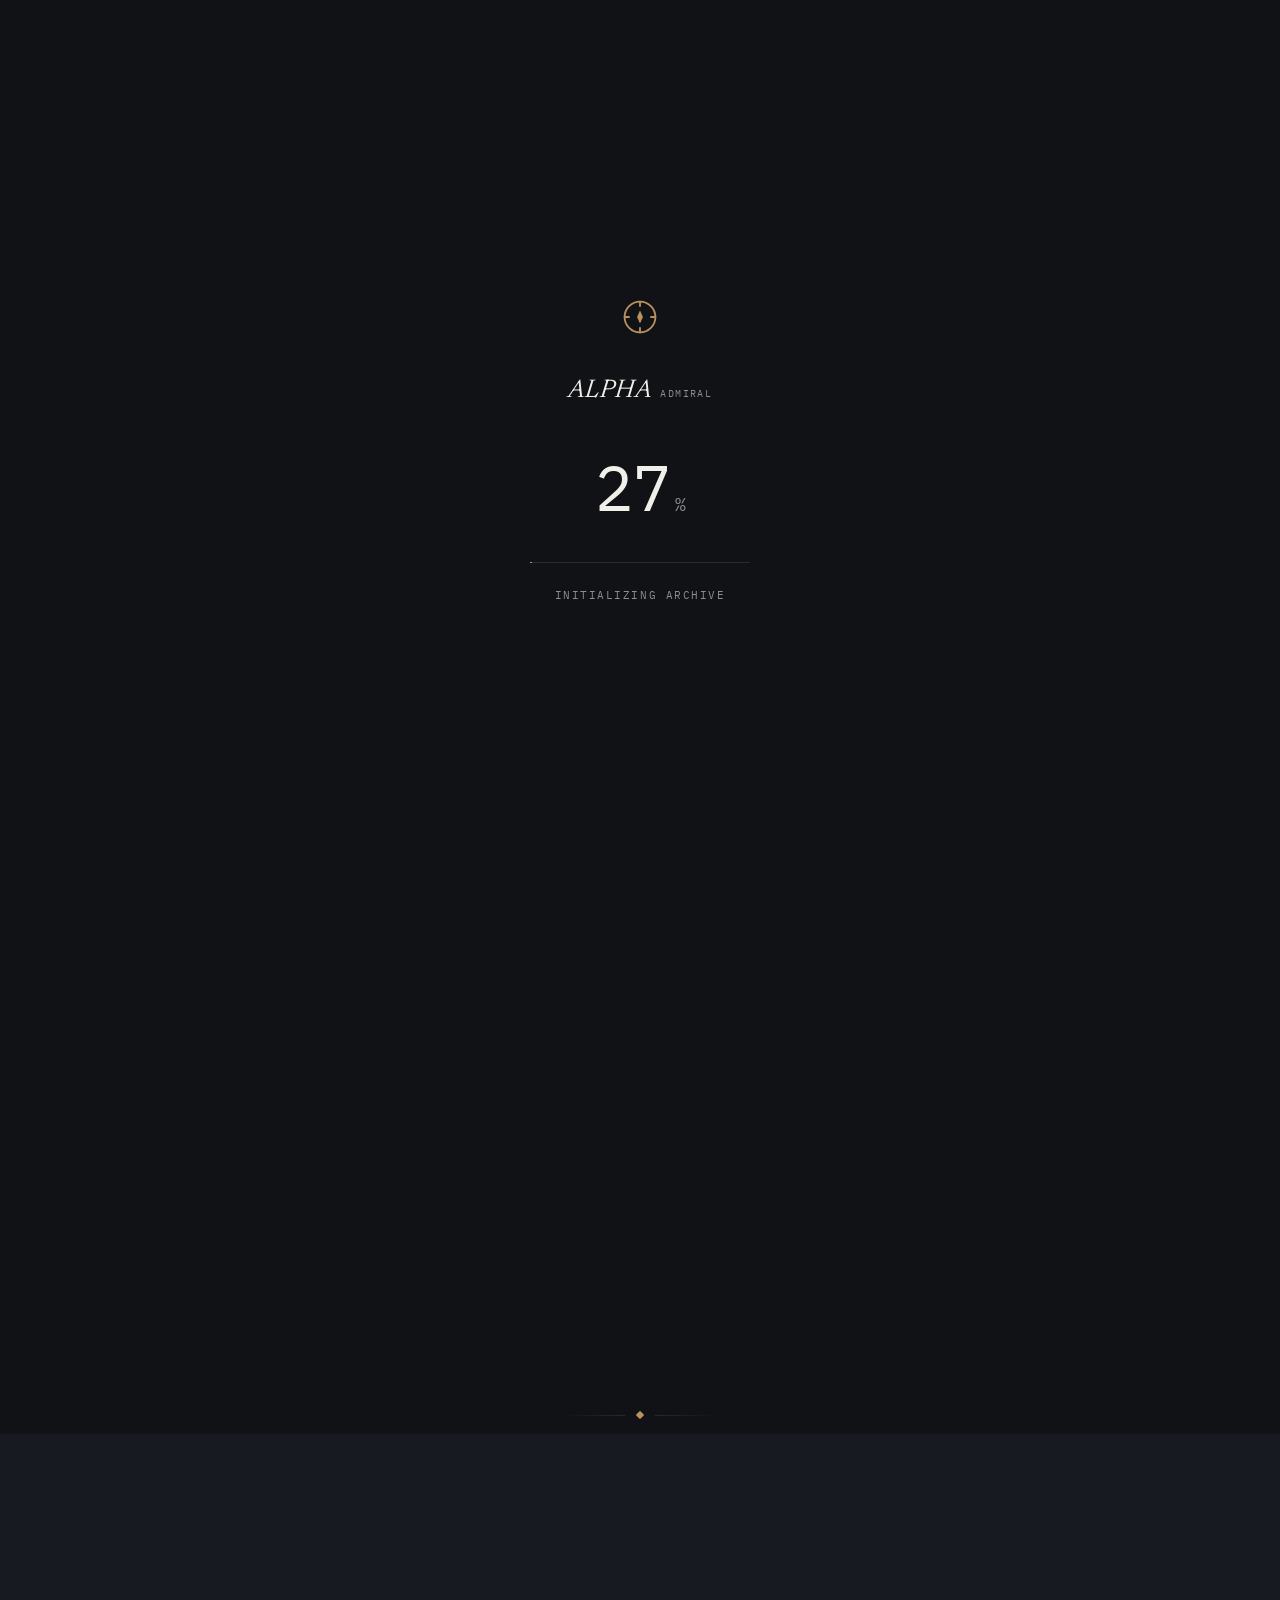
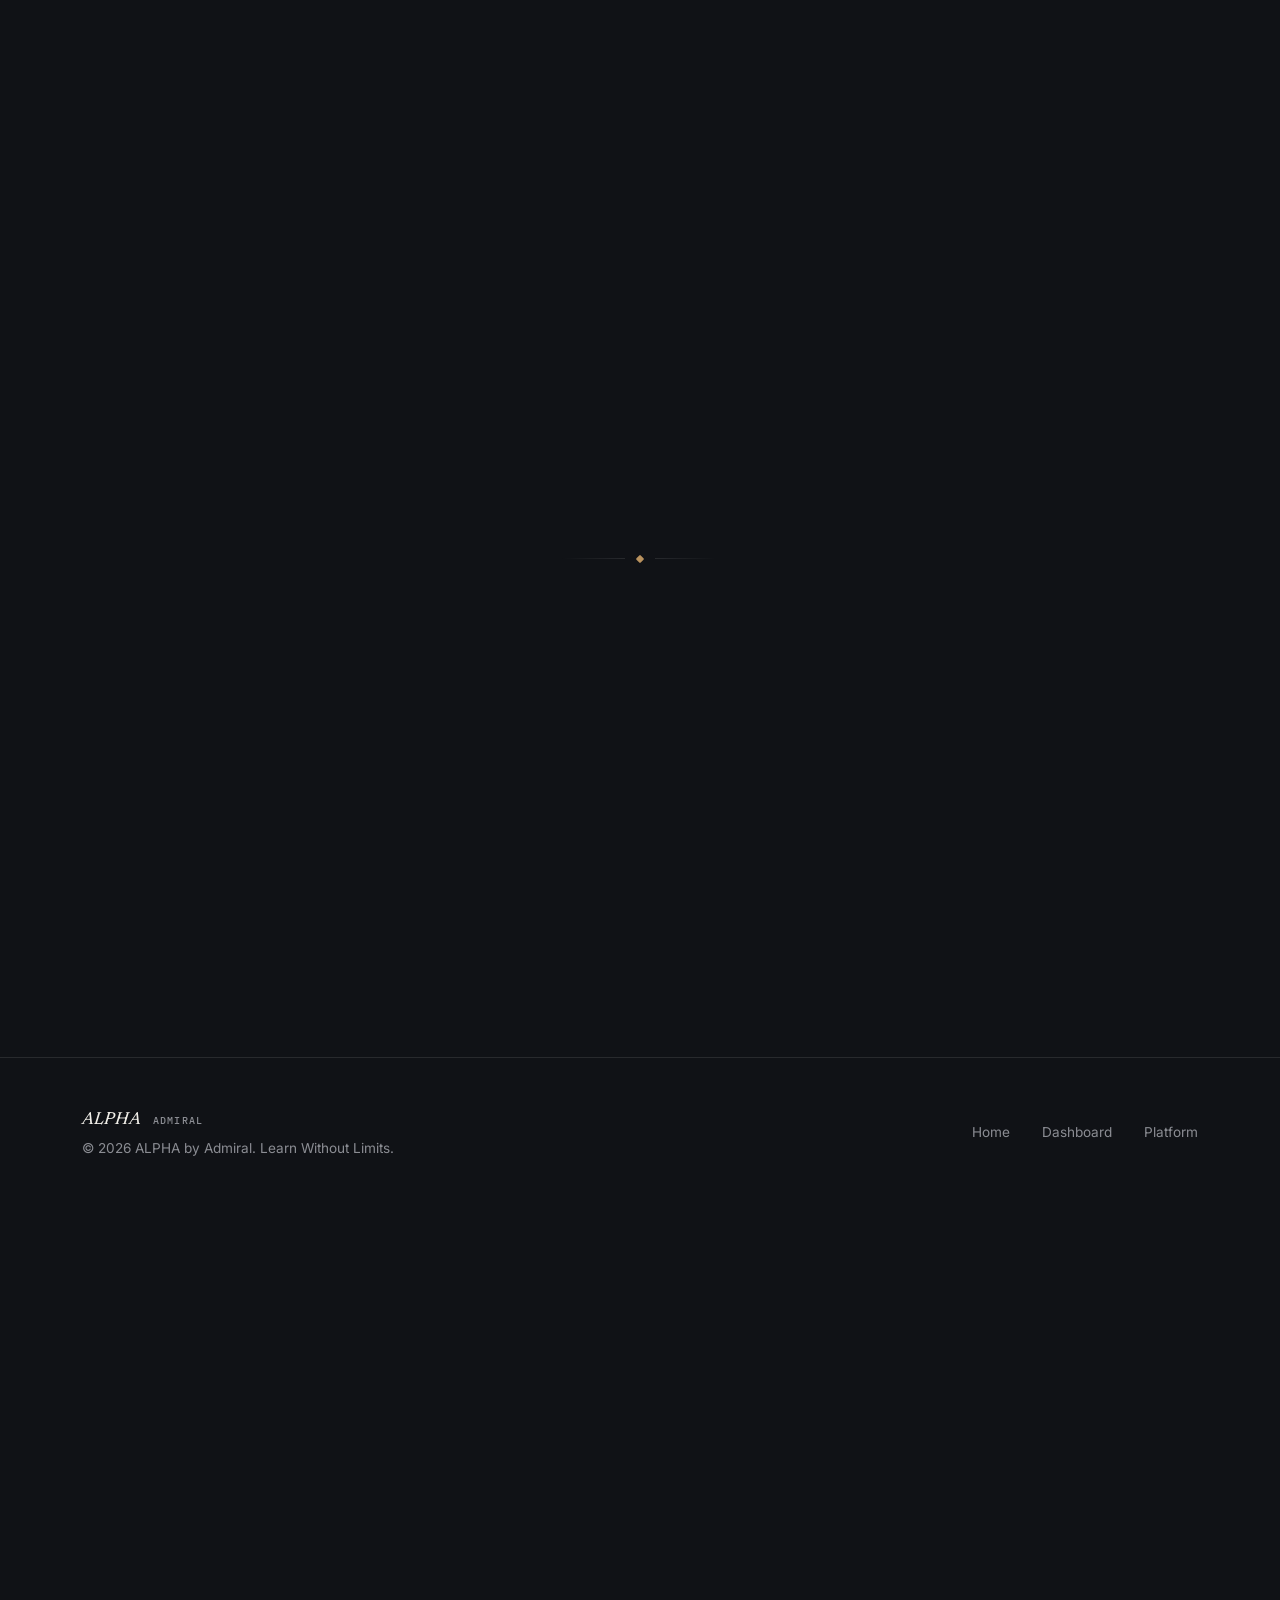
==== index.html @ 7096ee22 "Create index.html" ====
<!DOCTYPE html>
<html lang="en">
<head>
  <meta charset="UTF-8">
  <meta http-equiv="refresh" content="0; url=./alpha-admiral%205/index.html">
  <title>ALPHA by Admiral</title>
</head>
<body>
  <p>Loading ALPHA...</p>
</body>
</html>
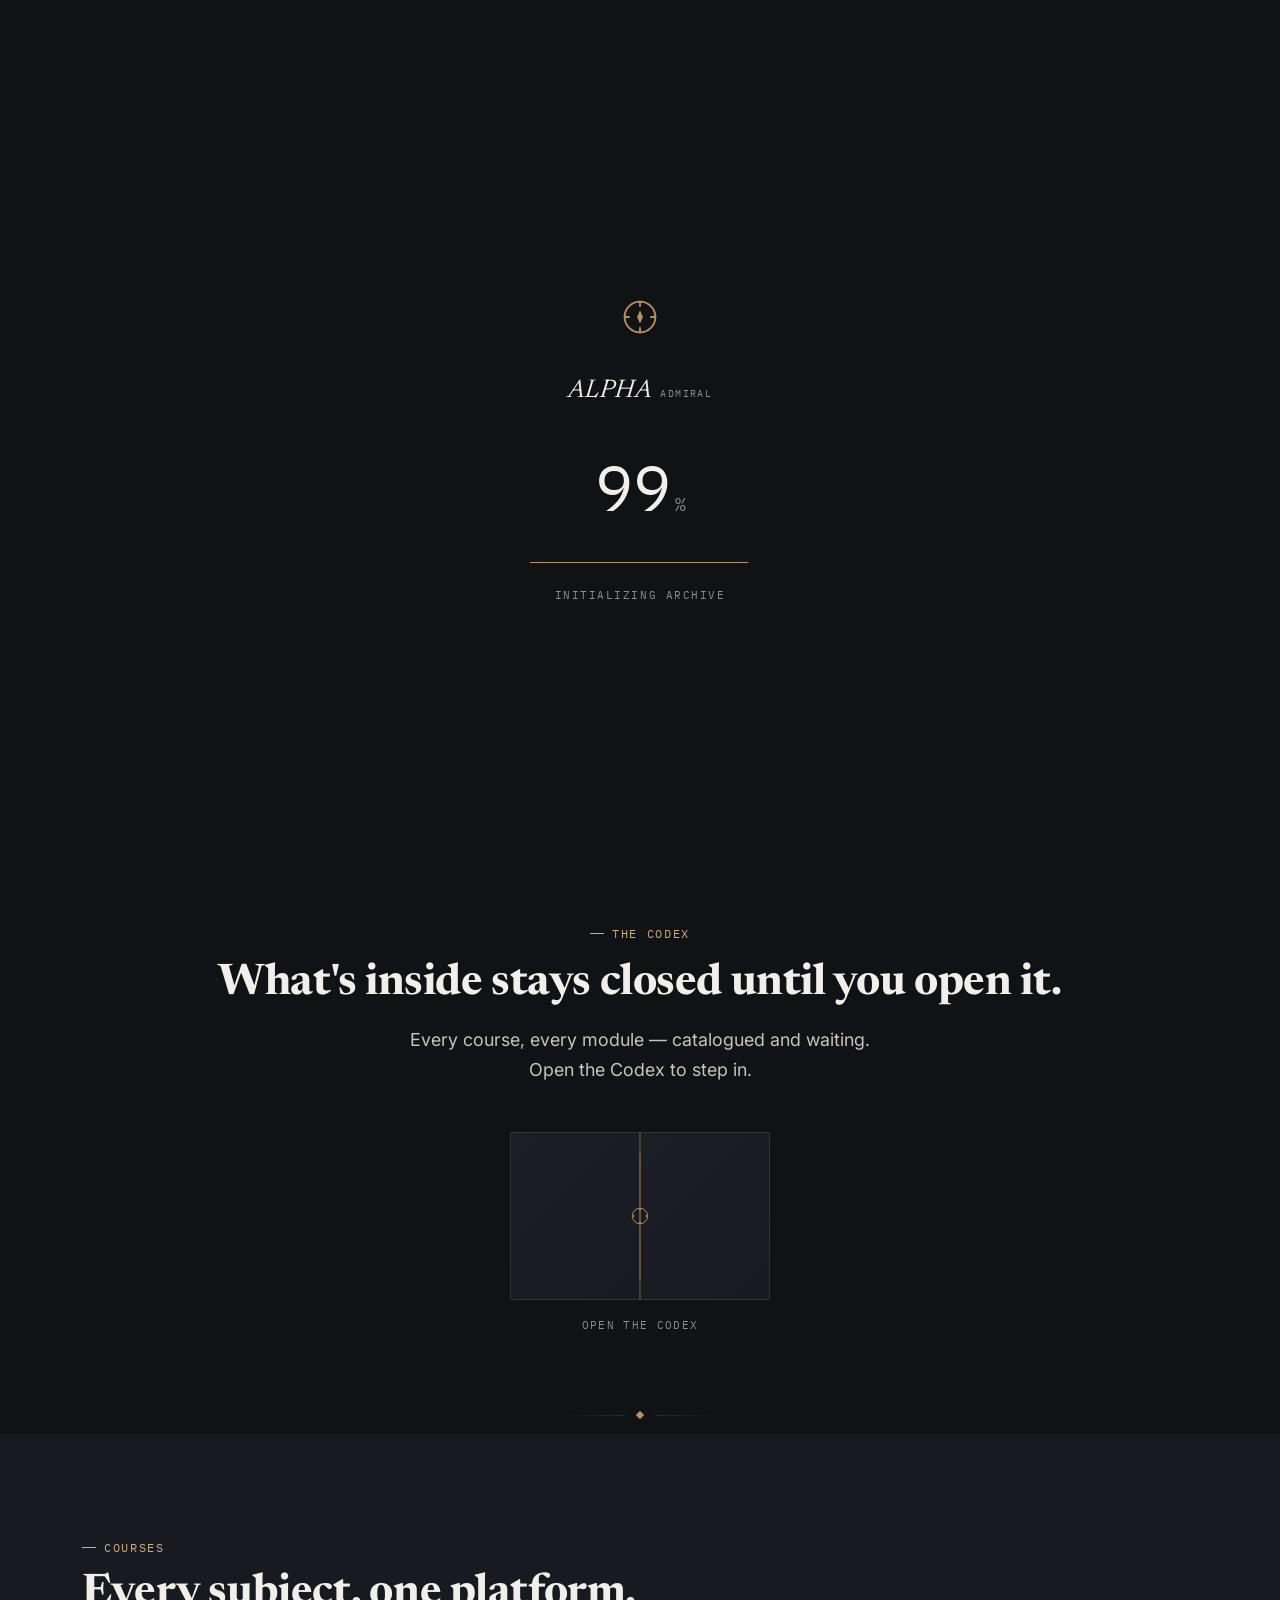
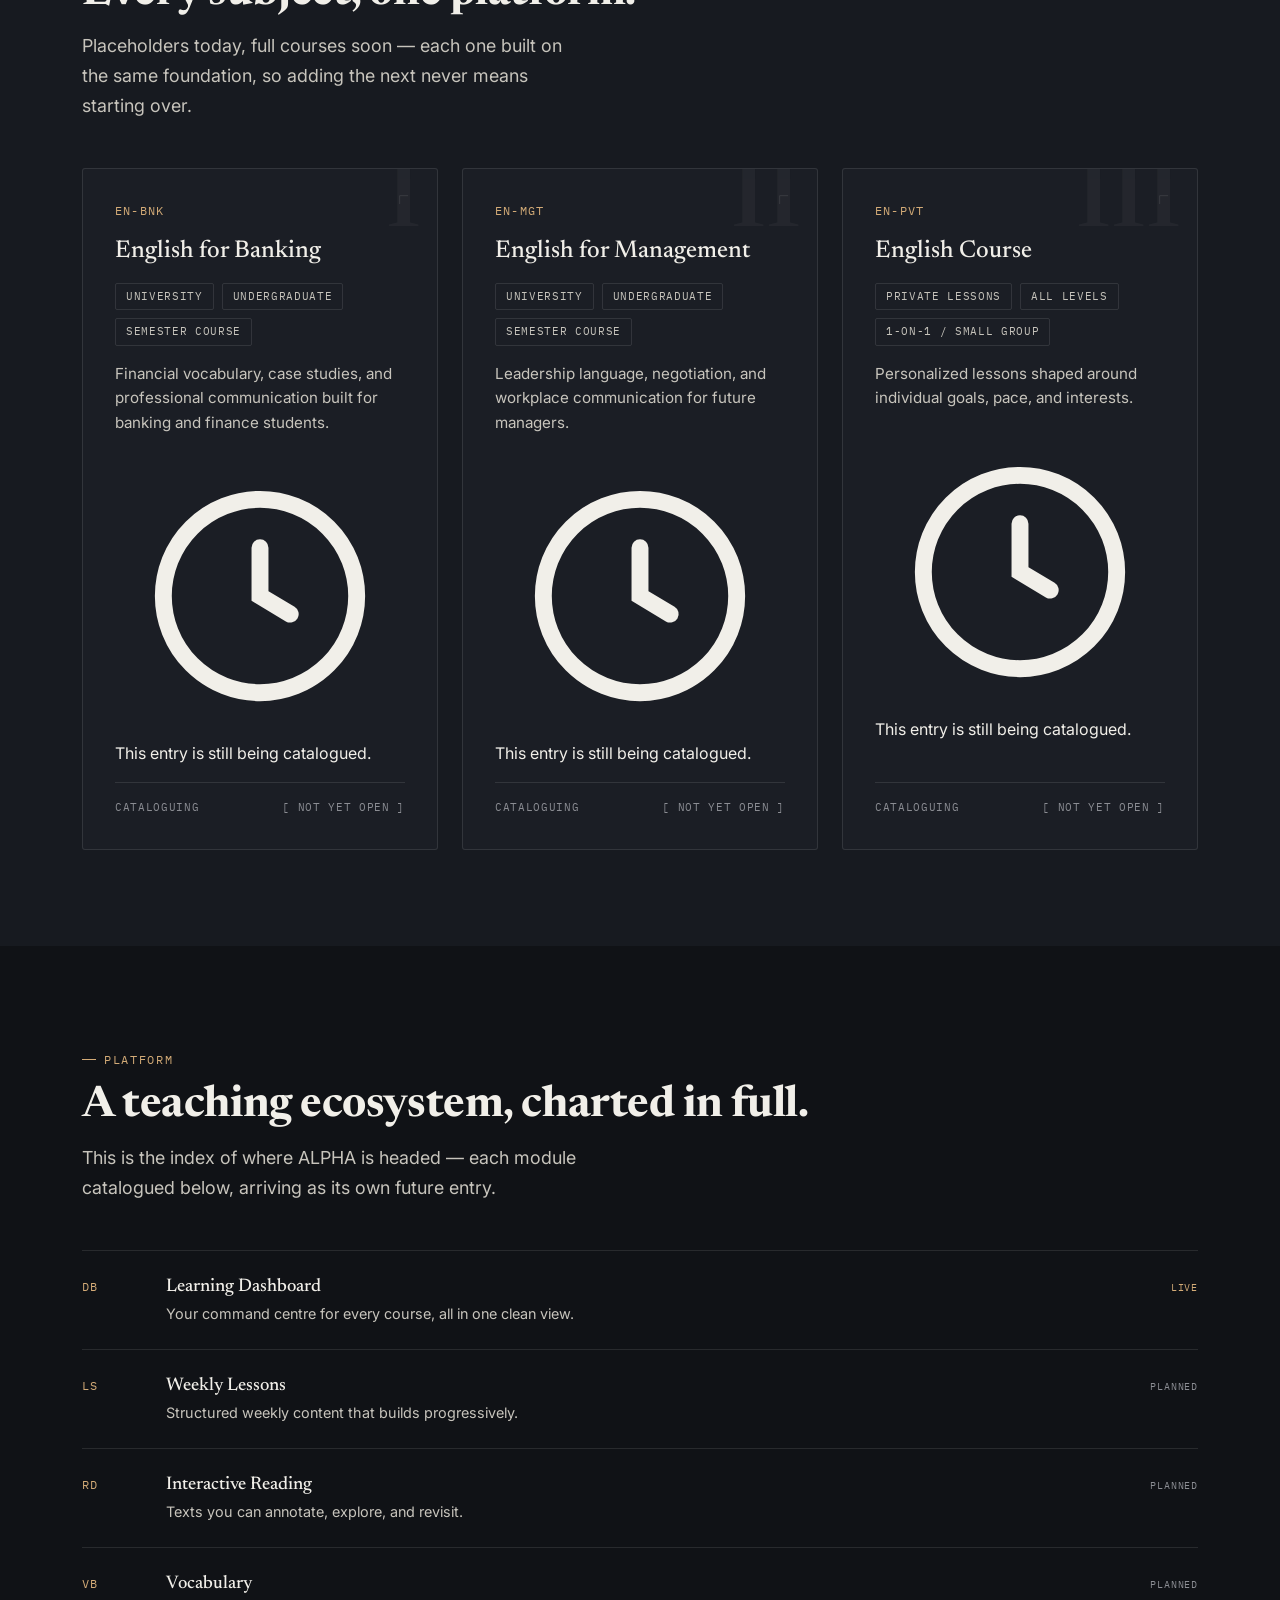
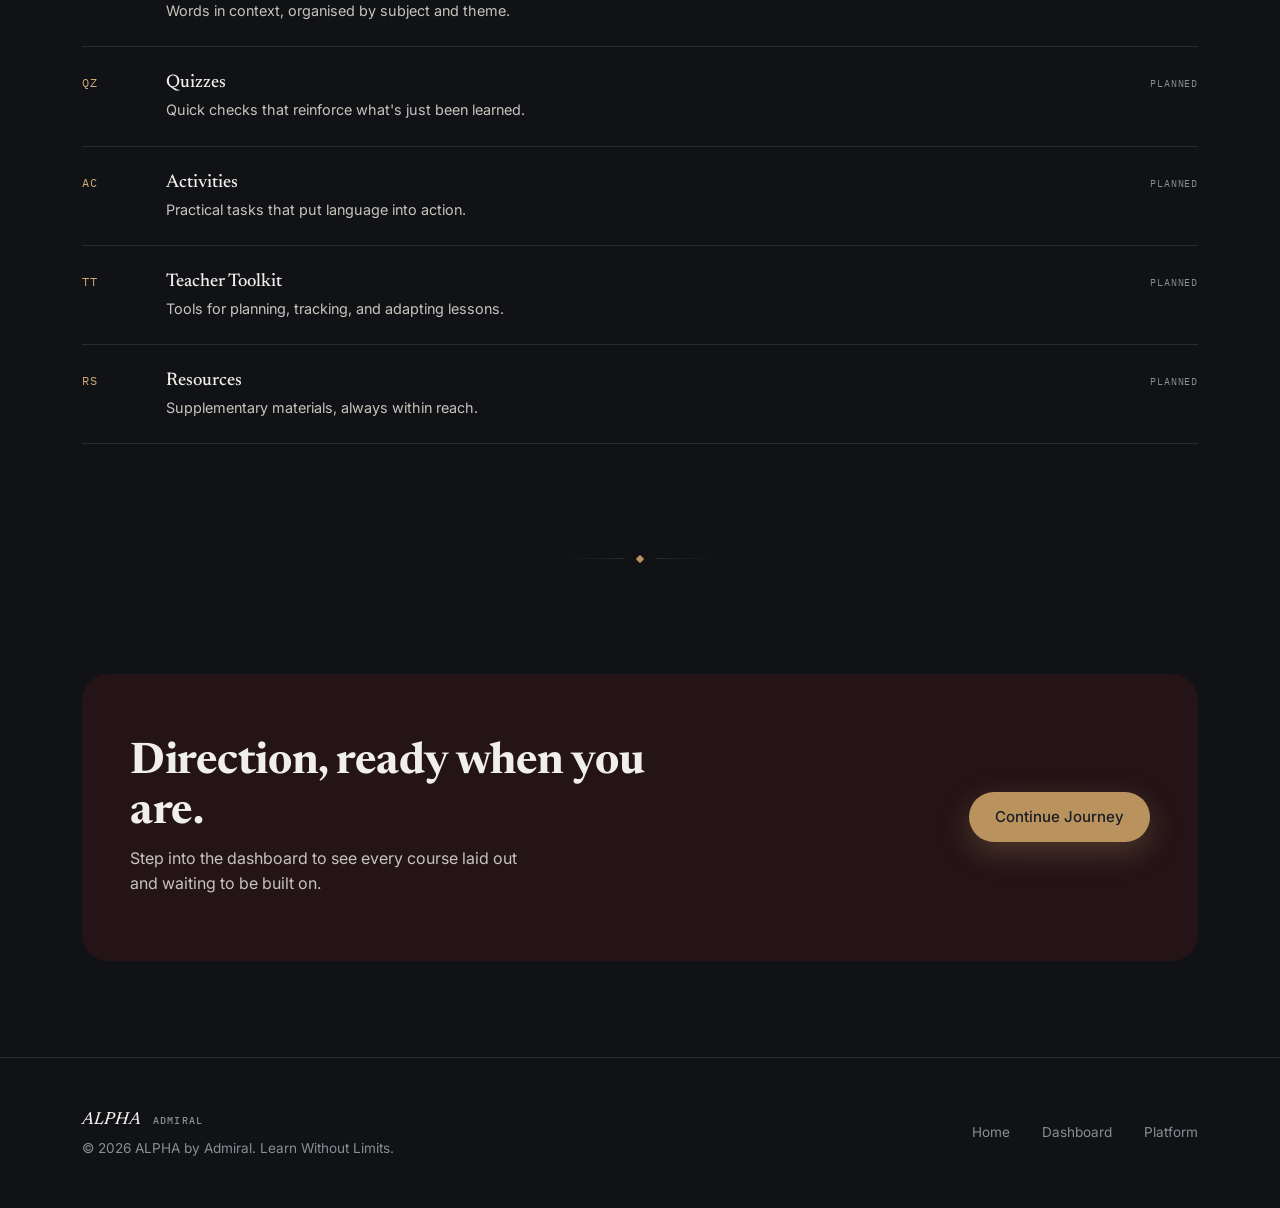
==== commit 8a7eb77e: "Pindah file ke root" ====
--- a/index.html
+++ b/index.html
@@ -1,11 +1,410 @@
 <!DOCTYPE html>
 <html lang="en">
 <head>
-  <meta charset="UTF-8">
-  <meta http-equiv="refresh" content="0; url=./alpha-admiral%205/index.html">
-  <title>ALPHA by Admiral</title>
+  <meta charset="UTF-8" />
+  <meta name="viewport" content="width=device-width, initial-scale=1.0" />
+  <title>ALPHA by Admiral — Precision Learning Platform</title>
+  <meta name="description" content="ALPHA by Admiral is a precision learning platform for English for Banking, English for Management, and private English lessons." />
+
+  <link rel="preconnect" href="https://fonts.googleapis.com" />
+  <link rel="preconnect" href="https://fonts.gstatic.com" crossorigin />
+  <link href="https://fonts.googleapis.com/css2?family=Newsreader:ital,wght@0,400;0,500;0,600;0,700;1,500;1,600;1,700&family=Inter:wght@400;500;600&family=IBM+Plex+Mono:wght@400;500&display=swap" rel="stylesheet" />
+
+  <link rel="stylesheet" href="assets/css/base.css" />
+  <link rel="stylesheet" href="assets/css/components.css" />
+  <link rel="stylesheet" href="assets/css/animations.css" />
+  <link rel="stylesheet" href="assets/css/landing.css" />
+  <link rel="stylesheet" href="assets/css/experience.css" />
 </head>
 <body>
-  <p>Loading ALPHA...</p>
+
+  <!-- ================= PRELOADER ================= -->
+  <div id="preloader" class="preloader" role="dialog" aria-label="Loading ALPHA" aria-live="polite">
+    <div class="preloader__inner">
+      <svg class="preloader__mark" viewBox="0 0 24 24" fill="none" aria-hidden="true">
+        <circle cx="12" cy="12" r="8.4" stroke="currentColor" stroke-width="1"/>
+        <path d="M12 3.6V6M12 18V20.4M3.6 12H6M18 12H20.4" stroke="currentColor" stroke-width="1" stroke-linecap="round"/>
+        <path d="M12 8.4L13.6 12L12 15.6L10.4 12L12 8.4Z" fill="currentColor"/>
+      </svg>
+      <span class="preloader__brand">ALPHA<span class="preloader__brand-sub">Admiral</span></span>
+      <div class="preloader__counter">
+        <span id="preloaderCount">0</span><span class="preloader__percent">%</span>
+      </div>
+      <div class="preloader__bar"><span id="preloaderBarFill"></span></div>
+      <p class="preloader__status" id="preloaderStatus">Initializing Archive</p>
+      <button class="preloader__enter" id="preloaderEnter" type="button" style="display:none;">Enter</button>
+    </div>
+  </div>
+
+  <!-- ================= NAV ================= -->
+  <header class="nav">
+    <div class="container nav__inner">
+      <a href="index.html" class="brand" aria-label="ALPHA by Admiral, home">
+        <svg class="brand__mark" viewBox="0 0 24 24" fill="none" aria-hidden="true">
+          <circle cx="12" cy="12" r="8.4" stroke="currentColor" stroke-width="1.3"/>
+          <path d="M12 3.6V6M12 18V20.4M3.6 12H6M18 12H20.4" stroke="currentColor" stroke-width="1.3" stroke-linecap="round"/>
+          <path d="M12 8.4L13.6 12L12 15.6L10.4 12L12 8.4Z" fill="currentColor"/>
+        </svg>
+        ALPHA<span class="brand__sub">Admiral</span>
+      </a>
+
+      <nav class="nav__links" aria-label="Primary">
+        <a href="#courses">Courses</a>
+        <a href="#platform">Platform</a>
+        <a href="dashboard.html">Dashboard</a>
+      </nav>
+
+      <div class="nav__actions">
+        <a href="dashboard.html" class="btn btn--primary btn--sm">Launch Dashboard</a>
+        <button class="nav__toggle" aria-label="Toggle menu" aria-expanded="false">
+          <span></span>
+        </button>
+      </div>
+    </div>
+  </header>
+
+  <!-- ================= HERO ================= -->
+  <section class="hero">
+
+    <!-- Atmosphere: faint celestial geometry + paper-map contour lines.
+         Purely decorative, static, aria-hidden — no per-frame cost. -->
+    <svg class="hero__atmosphere" viewBox="0 0 1400 900" preserveAspectRatio="xMidYMid slice" aria-hidden="true">
+      <!-- map contour lines, like a chart's coastline -->
+      <path d="M -40 620 C 220 560, 380 700, 640 630 S 1040 520, 1440 600" fill="none" stroke="currentColor" stroke-opacity="0.05" stroke-width="1.2"/>
+      <path d="M -40 700 C 260 660, 420 780, 700 720 S 1080 640, 1440 710" fill="none" stroke="currentColor" stroke-opacity="0.04" stroke-width="1"/>
+      <!-- celestial coordinate ring, oversized and off-canvas -->
+      <circle cx="1180" cy="220" r="460" fill="none" stroke="currentColor" stroke-opacity="0.05" stroke-width="1" stroke-dasharray="2 10"/>
+      <circle cx="1180" cy="220" r="360" fill="none" stroke="currentColor" stroke-opacity="0.06" stroke-width="1"/>
+      <!-- star field -->
+      <circle cx="980" cy="120" r="1.6" fill="currentColor" opacity="0.4"/>
+      <circle cx="1120" cy="90" r="1.2" fill="currentColor" opacity="0.3"/>
+      <circle cx="1250" cy="180" r="1.8" fill="currentColor" opacity="0.35"/>
+      <circle cx="1080" cy="260" r="1.2" fill="currentColor" opacity="0.28"/>
+      <circle cx="1310" cy="320" r="1.4" fill="currentColor" opacity="0.3"/>
+      <circle cx="900" cy="220" r="1" fill="currentColor" opacity="0.25"/>
+      <circle cx="1200" cy="400" r="1.3" fill="currentColor" opacity="0.28"/>
+      <!-- faint constellation lines -->
+      <path d="M980 120 L1120 90 L1250 180" fill="none" stroke="currentColor" stroke-opacity="0.12" stroke-width="0.6"/>
+      <path d="M1080 260 L1200 400" fill="none" stroke="currentColor" stroke-opacity="0.1" stroke-width="0.6"/>
+    </svg>
+
+    <div class="container hero__grid">
+
+      <div class="hero__content">
+        <span class="eyebrow reveal is-visible">Precision Learning Platform</span>
+        <h1 class="reveal is-visible" style="transition-delay:80ms">Every lesson begins with direction.</h1>
+        <p class="lede reveal is-visible" style="transition-delay:160ms">
+          ALPHA is a precision learning platform for English for Banking, English for
+          Management, and private study — one clear, well-built home for every subject,
+          designed to bring direction to each lesson and grow one course at a time.
+        </p>
+        <div class="hero__actions reveal is-visible" style="transition-delay:240ms">
+          <a href="dashboard.html" class="btn btn--accent">Launch Dashboard</a>
+          <a href="#platform" class="btn btn--ghost">Explore Platform</a>
+        </div>
+      </div>
+
+      <div class="hero__visual reveal is-visible" style="transition-delay:200ms">
+
+        <!-- Ambient gold particles, populated by particles.js -->
+        <div class="hero__particles" aria-hidden="true"></div>
+
+        <!-- Architectural frame: registration marks + coordinate ticks,
+             drawn once as the instrument assembles. Stretched to the
+             visual column's rectangle; non-scaling-stroke keeps line
+             weight crisp under that stretch. -->
+        <svg class="hero__blueprint-frame" viewBox="0 0 100 100" preserveAspectRatio="none" aria-hidden="true">
+          <g stroke="currentColor" stroke-opacity="0.4" stroke-width="1" fill="none" vector-effect="non-scaling-stroke">
+            <path class="bp-draw-fast" style="animation-delay:0.05s" d="M2,10 L2,2 L10,2"/>
+            <path class="bp-draw-fast" style="animation-delay:0.15s" d="M90,2 L98,2 L98,10"/>
+            <path class="bp-draw-fast" style="animation-delay:0.25s" d="M98,90 L98,98 L90,98"/>
+            <path class="bp-draw-fast" style="animation-delay:0.35s" d="M10,98 L2,98 L2,90"/>
+          </g>
+          <g stroke="currentColor" stroke-opacity="0.28" stroke-width="0.8" vector-effect="non-scaling-stroke">
+            <path class="bp-draw-fast" style="animation-delay:0.5s" d="M50,3 L50,9"/>
+            <path class="bp-draw-fast" style="animation-delay:0.58s" d="M50,91 L50,97"/>
+            <path class="bp-draw-fast" style="animation-delay:0.66s" d="M3,50 L9,50"/>
+            <path class="bp-draw-fast" style="animation-delay:0.74s" d="M91,50 L97,50"/>
+          </g>
+        </svg>
+
+        <!-- Floating archive-preview cards -->
+        <div class="hero-card hero-card--1">
+          <span class="hero-card__label">Continue Learning</span>
+          <span class="hero-card__title">English for Banking</span>
+          <span class="hero-card__meta">Unit 4 · Financial Vocabulary</span>
+          <div class="hero-card__bar"><span style="width:62%"></span></div>
+        </div>
+
+        <div class="hero-card hero-card--2">
+          <span class="hero-card__label">Weekly Goal</span>
+          <span class="hero-card__title">4 / 5 lessons</span>
+          <span class="hero-card__meta">One session remaining</span>
+          <div class="hero-card__bar"><span style="width:80%"></span></div>
+        </div>
+
+        <div class="hero-card hero-card--3">
+          <span class="hero-card__label">Vocabulary</span>
+          <span class="hero-card__title">12 new words</span>
+          <span class="hero-card__meta">Saved this week</span>
+        </div>
+
+        <!-- Compass: ALPHA's signature instrument — The Navigator -->
+        <div class="hero__compass-wrap">
+          <span class="hero__instrument-caption hero__instrument-caption--top">Alpha — Plate I</span>
+          <div class="hero__compass-glow" aria-hidden="true"></div>
+          <div class="hero__compass-tilt">
+            <svg class="hero__compass" viewBox="0 0 520 520" aria-hidden="true">
+              <defs>
+                <linearGradient id="metalRing" x1="15%" y1="0%" x2="85%" y2="100%">
+                  <stop offset="0%" stop-color="#f3e4c8"/>
+                  <stop offset="45%" stop-color="#c9a06a"/>
+                  <stop offset="100%" stop-color="#8a6a3e"/>
+                </linearGradient>
+                <radialGradient id="dialFace" cx="42%" cy="36%" r="72%">
+                  <stop offset="0%" stop-color="#fbf9f4"/>
+                  <stop offset="100%" stop-color="#e8e3d6"/>
+                </radialGradient>
+                <linearGradient id="needleGold" x1="0" y1="0" x2="0" y2="1">
+                  <stop offset="0%" stop-color="#f6e8cd"/>
+                  <stop offset="100%" stop-color="#b9925e"/>
+                </linearGradient>
+                <linearGradient id="needleGraphite" x1="0" y1="1" x2="0" y2="0">
+                  <stop offset="0%" stop-color="#12151c"/>
+                  <stop offset="100%" stop-color="#3a3f4a"/>
+                </linearGradient>
+                <filter id="ambientShadow" x="-50%" y="-50%" width="200%" height="200%">
+                  <feDropShadow dx="0" dy="16" stdDeviation="16" flood-color="#12151c" flood-opacity="0.16"/>
+                </filter>
+              </defs>
+
+              <g filter="url(#ambientShadow)">
+                <!-- rings draw themselves in, outer to inner -->
+                <path class="bp-draw-slow" style="animation-delay:0.75s" d="M260,60 L360,86.8 L433.2,160 L460,260 L433.2,360 L360,433.2 L260,460 L160,433.2 L86.8,360 L60,260 L86.8,160 L160,86.8 Z"
+                      fill="none" stroke="url(#metalRing)" stroke-width="14" stroke-linejoin="round"/>
+                <circle class="bp-draw-slow" style="animation-delay:0.9s" cx="260" cy="260" r="193" fill="none" stroke="#12151c" stroke-opacity="0.16" stroke-width="1"/>
+                <circle class="bp-draw-slow" style="animation-delay:1.05s" cx="260" cy="260" r="207" fill="none" stroke="#ffffff" stroke-opacity="0.55" stroke-width="1"/>
+                <!-- dial face resolves after the rings are drawn -->
+                <g class="bp-fade" style="animation-delay:1.7s">
+                  <circle cx="260" cy="260" r="182" fill="url(#dialFace)"/>
+                  <path d="M 128 168 A 190 190 0 0 1 372 150" stroke="#ffffff" stroke-opacity="0.55" stroke-width="3" stroke-linecap="round" fill="none"/>
+                </g>
+              </g>
+
+              <!-- true index — a fixed reference mark, level with the brow line -->
+              <path class="bp-fade" style="animation-delay:2s" d="M260 34 L260 50" stroke="#12151c" stroke-opacity="0.5" stroke-width="1.4" stroke-linecap="round"/>
+
+              <!-- engraved bezel ticks — fade in, then rotate slowly forever,
+                   independent of the needle -->
+              <g class="bp-fade" style="animation-delay:1.15s">
+                <g class="hero__compass-spin">
+                  <g transform="rotate(0 260 260)"><line x1="260" y1="76" x2="260" y2="95" stroke="#12151c" stroke-opacity="0.55" stroke-width="2" stroke-linecap="round"/><line x1="261" y1="77" x2="261" y2="93" stroke="#ffffff" stroke-opacity="0.5" stroke-width="0.8" stroke-linecap="round"/></g>
+                  <g transform="rotate(30 260 260)"><line x1="260" y1="82" x2="260" y2="95" stroke="#12151c" stroke-opacity="0.35" stroke-width="1.2" stroke-linecap="round"/></g>
+                  <g transform="rotate(60 260 260)"><line x1="260" y1="82" x2="260" y2="95" stroke="#12151c" stroke-opacity="0.35" stroke-width="1.2" stroke-linecap="round"/></g>
+                  <g transform="rotate(90 260 260)"><line x1="260" y1="76" x2="260" y2="95" stroke="#12151c" stroke-opacity="0.55" stroke-width="2" stroke-linecap="round"/><line x1="261" y1="77" x2="261" y2="93" stroke="#ffffff" stroke-opacity="0.5" stroke-width="0.8" stroke-linecap="round"/></g>
+                  <g transform="rotate(120 260 260)"><line x1="260" y1="82" x2="260" y2="95" stroke="#12151c" stroke-opacity="0.35" stroke-width="1.2" stroke-linecap="round"/></g>
+                  <g transform="rotate(150 260 260)"><line x1="260" y1="82" x2="260" y2="95" stroke="#12151c" stroke-opacity="0.35" stroke-width="1.2" stroke-linecap="round"/></g>
+                  <g transform="rotate(180 260 260)"><line x1="260" y1="76" x2="260" y2="95" stroke="#12151c" stroke-opacity="0.55" stroke-width="2" stroke-linecap="round"/><line x1="261" y1="77" x2="261" y2="93" stroke="#ffffff" stroke-opacity="0.5" stroke-width="0.8" stroke-linecap="round"/></g>
+                  <g transform="rotate(210 260 260)"><line x1="260" y1="82" x2="260" y2="95" stroke="#12151c" stroke-opacity="0.35" stroke-width="1.2" stroke-linecap="round"/></g>
+                  <g transform="rotate(240 260 260)"><line x1="260" y1="82" x2="260" y2="95" stroke="#12151c" stroke-opacity="0.35" stroke-width="1.2" stroke-linecap="round"/></g>
+                  <g transform="rotate(270 260 260)"><line x1="260" y1="76" x2="260" y2="95" stroke="#12151c" stroke-opacity="0.55" stroke-width="2" stroke-linecap="round"/><line x1="261" y1="77" x2="261" y2="93" stroke="#ffffff" stroke-opacity="0.5" stroke-width="0.8" stroke-linecap="round"/></g>
+                  <g transform="rotate(300 260 260)"><line x1="260" y1="82" x2="260" y2="95" stroke="#12151c" stroke-opacity="0.35" stroke-width="1.2" stroke-linecap="round"/></g>
+                  <g transform="rotate(330 260 260)"><line x1="260" y1="82" x2="260" y2="95" stroke="#12151c" stroke-opacity="0.35" stroke-width="1.2" stroke-linecap="round"/></g>
+                </g>
+              </g>
+
+              <!-- diamond needle — settles once the instrument has assembled -->
+              <g class="compass__needle">
+                <path d="M260 150 L284 260 L236 260 Z" fill="url(#needleGold)" stroke="#12151c" stroke-opacity="0.2" stroke-width="0.6"/>
+                <path d="M260 380 L284 260 L236 260 Z" fill="url(#needleGraphite)" stroke="#12151c" stroke-opacity="0.2" stroke-width="0.6"/>
+                <circle cx="260" cy="260" r="9" fill="url(#metalRing)" stroke="#12151c" stroke-opacity="0.25" stroke-width="1"/>
+              </g>
+            </svg>
+          </div>
+          <span class="hero__instrument-caption hero__instrument-caption--bottom">Direction, not destination</span>
+        </div>
+      </div>
+
+    </div>
+
+    <div class="hero__scroll-cue" aria-hidden="true">
+      <span></span>
+      Scroll
+    </div>
+  </section>
+
+  <!-- ================= CODEX GATEWAY ================= -->
+  <section class="section codex-gate">
+    <div class="container codex-gate__inner">
+      <span class="eyebrow reveal">The Codex</span>
+      <h2 class="reveal" style="transition-delay:60ms">What's inside stays closed until you open it.</h2>
+      <p class="lede reveal" style="transition-delay:120ms">Every course, every module — catalogued and waiting.
+        Open the Codex to step in.</p>
+
+      <button class="codex reveal" id="codexTrigger" type="button" aria-label="Open the Codex to see the courses" style="transition-delay:200ms">
+        <span class="codex__panel codex__panel--left"></span>
+        <span class="codex__panel codex__panel--right"></span>
+        <span class="codex__seam"></span>
+        <span class="codex__glow" aria-hidden="true"></span>
+        <span class="codex__mark" aria-hidden="true">
+          <svg viewBox="0 0 24 24" fill="none">
+            <circle cx="12" cy="12" r="8.4" stroke="currentColor" stroke-width="1"/>
+            <path d="M12 3.6V6M12 18V20.4M3.6 12H6M18 12H20.4" stroke="currentColor" stroke-width="1" stroke-linecap="round"/>
+          </svg>
+        </span>
+        <span class="codex__label">Open the Codex</span>
+      </button>
+    </div>
+  </section>
+
+  <div class="section-divider-wrap"><div class="divider"><span class="divider__mark"></span></div></div>
+
+  <!-- ================= COURSES ================= -->
+  <section class="section section--alt" id="courses">
+    <div class="container">
+      <div class="section__head reveal">
+        <div>
+          <span class="eyebrow">Courses</span>
+          <h2 style="margin-top:12px">Every subject, one platform.</h2>
+          <p class="lede">Placeholders today, full courses soon — each one built on the same
+            foundation, so adding the next never means starting over.</p>
+        </div>
+      </div>
+
+      <div class="course-grid reveal-stagger" id="courseGrid"></div>
+    </div>
+  </section>
+
+  <!-- ================= PLATFORM MODULES ================= -->
+  <section class="section" id="platform">
+    <div class="container">
+      <div class="section__head reveal">
+        <div>
+          <span class="eyebrow">Platform</span>
+          <h2 style="margin-top:12px">A teaching ecosystem, charted in full.</h2>
+          <p class="lede">This is the index of where ALPHA is headed — each module catalogued
+            below, arriving as its own future entry.</p>
+        </div>
+      </div>
+
+      <div class="index-list reveal-stagger">
+        <div class="index-row">
+          <span class="index-row__code">DB</span>
+          <div>
+            <h3 class="index-row__title">Learning Dashboard</h3>
+            <p class="index-row__desc">Your command centre for every course, all in one clean view.</p>
+          </div>
+          <span class="index-row__status index-row__status--live">Live</span>
+        </div>
+
+        <div class="index-row">
+          <span class="index-row__code">LS</span>
+          <div>
+            <h3 class="index-row__title">Weekly Lessons</h3>
+            <p class="index-row__desc">Structured weekly content that builds progressively.</p>
+          </div>
+          <span class="index-row__status">Planned</span>
+        </div>
+
+        <div class="index-row">
+          <span class="index-row__code">RD</span>
+          <div>
+            <h3 class="index-row__title">Interactive Reading</h3>
+            <p class="index-row__desc">Texts you can annotate, explore, and revisit.</p>
+          </div>
+          <span class="index-row__status">Planned</span>
+        </div>
+
+        <div class="index-row">
+          <span class="index-row__code">VB</span>
+          <div>
+            <h3 class="index-row__title">Vocabulary</h3>
+            <p class="index-row__desc">Words in context, organised by subject and theme.</p>
+          </div>
+          <span class="index-row__status">Planned</span>
+        </div>
+
+        <div class="index-row">
+          <span class="index-row__code">QZ</span>
+          <div>
+            <h3 class="index-row__title">Quizzes</h3>
+            <p class="index-row__desc">Quick checks that reinforce what's just been learned.</p>
+          </div>
+          <span class="index-row__status">Planned</span>
+        </div>
+
+        <div class="index-row">
+          <span class="index-row__code">AC</span>
+          <div>
+            <h3 class="index-row__title">Activities</h3>
+            <p class="index-row__desc">Practical tasks that put language into action.</p>
+          </div>
+          <span class="index-row__status">Planned</span>
+        </div>
+
+        <div class="index-row">
+          <span class="index-row__code">TT</span>
+          <div>
+            <h3 class="index-row__title">Teacher Toolkit</h3>
+            <p class="index-row__desc">Tools for planning, tracking, and adapting lessons.</p>
+          </div>
+          <span class="index-row__status">Planned</span>
+        </div>
+
+        <div class="index-row">
+          <span class="index-row__code">RS</span>
+          <div>
+            <h3 class="index-row__title">Resources</h3>
+            <p class="index-row__desc">Supplementary materials, always within reach.</p>
+          </div>
+          <span class="index-row__status">Planned</span>
+        </div>
+      </div>
+    </div>
+  </section>
+
+  <div class="section-divider-wrap"><div class="divider"><span class="divider__mark"></span></div></div>
+
+  <!-- ================= CLOSING CTA ================= -->
+  <section class="section">
+    <div class="container">
+      <div class="cta-band reveal">
+        <div>
+          <h2>Direction, ready when you are.</h2>
+          <p>Step into the dashboard to see every course laid out and waiting to be built on.</p>
+        </div>
+        <a href="dashboard.html" class="btn btn--accent">Continue Journey</a>
+      </div>
+    </div>
+  </section>
+
+  <!-- ================= FOOTER ================= -->
+  <footer class="footer">
+    <div class="container footer__inner">
+      <div class="footer__brand">
+        <span class="brand" style="font-size:1.1rem">ALPHA<span class="brand__sub">Admiral</span></span>
+        <span class="footer__note">© <span id="footerYear"></span> ALPHA by Admiral. Learn Without Limits.</span>
+      </div>
+      <div class="footer__links">
+        <a href="index.html">Home</a>
+        <a href="dashboard.html">Dashboard</a>
+        <a href="#platform">Platform</a>
+      </div>
+    </div>
+  </footer>
+
+  <script src="assets/js/courses-data.js"></script>
+  <script src="assets/js/render-courses.js"></script>
+  <script src="assets/js/main.js"></script>
+  <script src="assets/js/animations.js"></script>
+  <script src="assets/js/compass.js"></script>
+  <script src="assets/js/sound.js"></script>
+  <script src="assets/js/preloader.js"></script>
+  <script src="assets/js/particles.js"></script>
+  <script src="assets/js/cursor-glow.js"></script>
+  <script src="assets/js/codex.js"></script>
+  <script>
+    renderCourseGrid("courseGrid", ALPHA_COURSES);
+  </script>
 </body>
 </html>
--- a/assets/css/base.css
+++ b/assets/css/base.css
@@ -0,0 +1,252 @@
+/* ============================================================
+   ALPHA by Admiral — Design Tokens & Base Styles
+   This file is the single source of truth for color, type,
+   spacing, radius and motion. New pages/components should pull
+   from these variables rather than hardcoding values.
+   ============================================================ */
+
+:root {
+  /* Color — dark "archive" palette: deep graphite background, warm
+     off-white text, brass/champagne accent kept as the one warm note.
+     Token NAMES describe their role (paper = page background, ink =
+     primary text), not a literal light/dark value — this lets every
+     component below read from the same variables unchanged. */
+  --color-paper: #101216;
+  --color-paper-alt: #171a20;
+  --color-ink: #f1efe9;
+  --color-ink-soft: #c7c4bc;
+  --color-navy-deep: #241417;
+  --color-navy-deep-alt: #2c181c;
+  --color-slate: #8b8d93;
+  --color-line: rgba(255, 255, 255, 0.1);
+  --color-line-on-dark: rgba(255, 255, 255, 0.14);
+  --color-accent: #b9925e;
+  --color-accent-strong: #d3ab77;
+  --color-accent-soft: rgba(185, 146, 94, 0.16);
+  --color-white: #1b1e25;
+
+  /* Metal — used by the compass instrument (brushed brass / champagne gold) */
+  --metal-highlight: #f3e4c8;
+  --metal-mid: #c9a06a;
+  --metal-shadow: #8a6a3e;
+
+  /* Type */
+  --font-display: "Newsreader", "Iowan Old Style", serif;
+  --font-body: "Inter", -apple-system, BlinkMacSystemFont, "Segoe UI", sans-serif;
+  --font-mono: "IBM Plex Mono", "SF Mono", monospace;
+
+  /* Radius */
+  --radius-sm: 10px;
+  --radius-md: 16px;
+  --radius-lg: 26px;
+  --radius-full: 999px;
+
+  /* Shadow — real depth needs near-black, high-opacity shadows on a
+     dark surface; a dark shadow at light-theme opacity would vanish. */
+  --shadow-sm: 0 1px 2px rgba(0, 0, 0, 0.3), 0 1px 1px rgba(0, 0, 0, 0.2);
+  --shadow-md: 0 12px 28px rgba(0, 0, 0, 0.35);
+  --shadow-lg: 0 28px 64px rgba(0, 0, 0, 0.45);
+  --shadow-accent: 0 10px 30px rgba(185, 146, 94, 0.28);
+
+  /* Motion */
+  --ease: cubic-bezier(0.4, 0, 0.2, 1);
+  --ease-out: cubic-bezier(0.16, 1, 0.3, 1);
+  --dur-fast: 180ms;
+  --dur-med: 340ms;
+  --dur-slow: 720ms;
+
+  /* Space scale */
+  --space-1: 4px;
+  --space-2: 8px;
+  --space-3: 12px;
+  --space-4: 16px;
+  --space-5: 24px;
+  --space-6: 32px;
+  --space-7: 48px;
+  --space-8: 64px;
+  --space-9: 96px;
+  --space-10: 140px;
+
+  --container-w: 1180px;
+}
+
+/* ---------- Reset ---------- */
+*,
+*::before,
+*::after {
+  box-sizing: border-box;
+}
+
+html {
+  scroll-behavior: smooth;
+}
+
+body {
+  position: relative;
+  margin: 0;
+  background: var(--color-paper);
+  color: var(--color-ink);
+  font-family: var(--font-body);
+  font-size: 16px;
+  line-height: 1.6;
+  -webkit-font-smoothing: antialiased;
+  text-rendering: optimizeLegibility;
+}
+
+/* Nearly-invisible editorial grid + soft radial light. Fixed so it reads
+   as part of the surface rather than scrolling content. */
+body::before {
+  content: "";
+  position: fixed;
+  inset: 0;
+  z-index: -2;
+  pointer-events: none;
+  background-image:
+    radial-gradient(60% 45% at 82% 8%, rgba(185, 146, 94, 0.07), transparent 70%),
+    repeating-linear-gradient(90deg, rgba(255, 255, 255, 0.035) 0 1px, transparent 1px 120px),
+    repeating-linear-gradient(0deg, rgba(255, 255, 255, 0.035) 0 1px, transparent 1px 120px);
+}
+
+/* Extremely fine film grain. On a dark surface, "screen" blend lightens
+   rather than "multiply" darkening into invisibility, giving the same
+   quiet physical-material quality the light theme had. */
+body::after {
+  content: "";
+  position: fixed;
+  inset: 0;
+  z-index: -1;
+  pointer-events: none;
+  opacity: 0.04;
+  mix-blend-mode: screen;
+  background-image: url("data:image/svg+xml,%3Csvg xmlns='http://www.w3.org/2000/svg' width='160' height='160'%3E%3Cfilter id='n'%3E%3CfeTurbulence type='fractalNoise' baseFrequency='0.85' numOctaves='2' stitchTiles='stitch'/%3E%3C/filter%3E%3Crect width='100%25' height='100%25' filter='url(%23n)'/%3E%3C/svg%3E");
+}
+
+img,
+svg {
+  display: block;
+  max-width: 100%;
+}
+
+a {
+  color: inherit;
+  text-decoration: none;
+}
+
+button {
+  font: inherit;
+  color: inherit;
+  background: none;
+  border: none;
+  cursor: pointer;
+}
+
+ul {
+  margin: 0;
+  padding: 0;
+  list-style: none;
+}
+
+h1, h2, h3, h4, p {
+  margin: 0;
+}
+
+/* ---------- Layout helpers ---------- */
+.container {
+  width: 100%;
+  max-width: var(--container-w);
+  margin: 0 auto;
+  padding: 0 var(--space-6);
+}
+
+@media (max-width: 640px) {
+  .container {
+    padding: 0 var(--space-5);
+  }
+}
+
+.section {
+  padding: var(--space-9) 0;
+}
+
+@media (max-width: 780px) {
+  .section {
+    padding: var(--space-8) 0;
+  }
+}
+
+/* ---------- Typography ---------- */
+.eyebrow {
+  font-family: var(--font-mono);
+  font-size: 12px;
+  letter-spacing: 0.14em;
+  text-transform: uppercase;
+  color: var(--color-accent-strong);
+  display: inline-flex;
+  align-items: center;
+  gap: var(--space-2);
+}
+
+.eyebrow::before {
+  content: "";
+  width: 14px;
+  height: 1px;
+  background: var(--color-accent-strong);
+  display: inline-block;
+}
+
+h1, .h1 {
+  font-family: var(--font-display);
+  font-weight: 700;
+  font-style: italic;
+  line-height: 1.05;
+  letter-spacing: -0.01em;
+  font-size: clamp(2.6rem, 5.5vw, 5rem);
+}
+
+h2, .h2 {
+  font-family: var(--font-display);
+  font-weight: 700;
+  line-height: 1.15;
+  letter-spacing: -0.01em;
+  font-size: clamp(1.9rem, 3.4vw, 2.75rem);
+}
+
+h3, .h3 {
+  font-family: var(--font-display);
+  font-weight: 600;
+  line-height: 1.25;
+  font-size: clamp(1.25rem, 1.8vw, 1.5rem);
+}
+
+.lede {
+  font-size: clamp(1.05rem, 1.4vw, 1.25rem);
+  color: var(--color-ink-soft);
+  max-width: 46ch;
+  line-height: 1.65;
+}
+
+.text-slate {
+  color: var(--color-slate);
+}
+
+/* ---------- Focus states ---------- */
+:focus-visible {
+  outline: 2px solid var(--color-accent);
+  outline-offset: 3px;
+  border-radius: var(--radius-sm);
+}
+
+/* ---------- Motion preference ---------- */
+@media (prefers-reduced-motion: reduce) {
+  html {
+    scroll-behavior: auto;
+  }
+  *,
+  *::before,
+  *::after {
+    animation-duration: 0.001ms !important;
+    animation-iteration-count: 1 !important;
+    transition-duration: 0.001ms !important;
+    scroll-behavior: auto !important;
+  }
+}
--- a/assets/css/components.css
+++ b/assets/css/components.css
@@ -0,0 +1,536 @@
+/* ============================================================
+   ALPHA by Admiral — Shared Components
+   Used across every page. Keep page-specific rules out of here.
+   ============================================================ */
+
+/* ---------- Nav ---------- */
+.nav {
+  position: fixed;
+  top: 0;
+  left: 0;
+  right: 0;
+  z-index: 100;
+  padding: var(--space-4) 0;
+  transition: background var(--dur-med) var(--ease), box-shadow var(--dur-med) var(--ease), padding var(--dur-med) var(--ease);
+}
+
+.nav.is-scrolled {
+  background: rgba(16, 18, 22, 0.8);
+  backdrop-filter: blur(14px) saturate(160%);
+  -webkit-backdrop-filter: blur(14px) saturate(160%);
+  box-shadow: 0 1px 0 var(--color-line);
+  padding: var(--space-3) 0;
+}
+
+.nav__inner {
+  display: flex;
+  align-items: center;
+  justify-content: space-between;
+  gap: var(--space-5);
+}
+
+.brand {
+  display: inline-flex;
+  align-items: center;
+  gap: var(--space-2);
+  font-family: var(--font-display);
+  font-style: italic;
+  font-weight: 500;
+  font-size: 1.35rem;
+  letter-spacing: 0.01em;
+}
+
+.brand__mark {
+  width: 20px;
+  height: 20px;
+  color: var(--color-accent-strong);
+  transition: transform var(--dur-slow) var(--ease-out);
+}
+
+.brand:hover .brand__mark {
+  transform: rotate(50deg);
+}
+
+.brand__sub {
+  font-family: var(--font-mono);
+  font-style: normal;
+  font-size: 10px;
+  letter-spacing: 0.12em;
+  text-transform: uppercase;
+  color: var(--color-slate);
+  margin-left: var(--space-1);
+  padding-top: 3px;
+}
+
+.nav__links {
+  display: flex;
+  align-items: center;
+  gap: var(--space-7);
+}
+
+.nav__links a {
+  font-size: 0.94rem;
+  color: var(--color-ink-soft);
+  position: relative;
+  padding: var(--space-1) 0;
+  transition: color var(--dur-fast) var(--ease);
+}
+
+.nav__links a::after {
+  content: "";
+  position: absolute;
+  left: 0;
+  bottom: -2px;
+  width: 0;
+  height: 1px;
+  background: var(--color-accent-strong);
+  transition: width var(--dur-med) var(--ease);
+}
+
+.nav__links a:hover {
+  color: var(--color-ink);
+}
+
+.nav__links a:hover::after {
+  width: 100%;
+}
+
+.nav__actions {
+  display: flex;
+  align-items: center;
+  gap: var(--space-4);
+}
+
+.nav__toggle {
+  display: none;
+  width: 40px;
+  height: 40px;
+  border-radius: var(--radius-full);
+  align-items: center;
+  justify-content: center;
+}
+
+.nav__toggle span,
+.nav__toggle span::before,
+.nav__toggle span::after {
+  content: "";
+  display: block;
+  width: 18px;
+  height: 1.5px;
+  background: var(--color-ink);
+  position: relative;
+  transition: transform var(--dur-fast) var(--ease), opacity var(--dur-fast) var(--ease);
+}
+
+.nav__toggle span::before {
+  position: absolute;
+  top: -6px;
+}
+
+.nav__toggle span::after {
+  position: absolute;
+  top: 6px;
+}
+
+.nav.is-open .nav__toggle span {
+  background: transparent;
+}
+
+.nav.is-open .nav__toggle span::before {
+  transform: translateY(6px) rotate(45deg);
+}
+
+.nav.is-open .nav__toggle span::after {
+  transform: translateY(-6px) rotate(-45deg);
+}
+
+.nav__mobile {
+  display: none;
+}
+
+@media (max-width: 860px) {
+  .nav__links {
+    position: fixed;
+    top: 64px;
+    left: var(--space-5);
+    right: var(--space-5);
+    background: var(--color-white);
+    border: 1px solid var(--color-line);
+    border-radius: var(--radius-md);
+    box-shadow: var(--shadow-lg);
+    flex-direction: column;
+    align-items: flex-start;
+    gap: var(--space-2);
+    padding: var(--space-5);
+    transform: translateY(-8px);
+    opacity: 0;
+    visibility: hidden;
+    transition: opacity var(--dur-med) var(--ease), transform var(--dur-med) var(--ease), visibility var(--dur-med);
+  }
+
+  .nav.is-open .nav__links {
+    opacity: 1;
+    transform: translateY(0);
+    visibility: visible;
+  }
+
+  .nav__links a {
+    width: 100%;
+    padding: var(--space-2) 0;
+  }
+
+  .nav__toggle {
+    display: inline-flex;
+  }
+}
+
+/* ---------- Buttons ---------- */
+.btn {
+  display: inline-flex;
+  align-items: center;
+  justify-content: center;
+  gap: var(--space-2);
+  padding: 13px 26px;
+  border-radius: var(--radius-full);
+  font-size: 0.94rem;
+  font-weight: 500;
+  white-space: nowrap;
+  transition: transform var(--dur-fast) var(--ease), box-shadow var(--dur-fast) var(--ease), background var(--dur-fast) var(--ease);
+}
+
+.btn:active {
+  transform: scale(0.97);
+}
+
+.btn--primary {
+  background: var(--color-ink);
+  color: var(--color-paper);
+  box-shadow: var(--shadow-sm);
+}
+
+.btn--primary:hover {
+  box-shadow: var(--shadow-md);
+  transform: translateY(-2px);
+}
+
+.btn--accent {
+  position: relative;
+  background: var(--color-accent);
+  color: var(--color-white);
+  box-shadow: var(--shadow-accent);
+  overflow: hidden;
+}
+
+.btn--accent::before {
+  content: "";
+  position: absolute;
+  inset: 0;
+  background: linear-gradient(115deg, transparent 30%, rgba(255, 255, 255, 0.35) 50%, transparent 70%);
+  transform: translateX(-120%);
+  transition: transform var(--dur-slow) var(--ease-out);
+}
+
+.btn--accent:hover {
+  background: var(--color-accent-strong);
+  transform: translateY(-2px);
+  box-shadow: 0 14px 34px rgba(185, 146, 94, 0.32);
+}
+
+.btn--accent:hover::before {
+  transform: translateX(120%);
+}
+
+.btn--ghost {
+  background: transparent;
+  color: var(--color-ink);
+  border: 1px solid var(--color-line);
+}
+
+.btn--ghost:hover {
+  border-color: var(--color-ink);
+}
+
+.btn--sm {
+  padding: 9px 18px;
+  font-size: 0.85rem;
+}
+
+.btn--disabled,
+.btn--disabled:hover {
+  background: var(--color-paper-alt);
+  color: var(--color-slate);
+  box-shadow: none;
+  transform: none;
+  cursor: not-allowed;
+}
+
+/* ---------- Chips / tags ---------- */
+.chip {
+  display: inline-flex;
+  align-items: center;
+  gap: 6px;
+  font-family: var(--font-mono);
+  font-size: 11px;
+  letter-spacing: 0.06em;
+  text-transform: uppercase;
+  color: var(--color-ink-soft);
+  background: transparent;
+  border: 1px solid var(--color-line);
+  border-radius: 2px;
+  padding: 4px 10px;
+}
+
+.chip--accent {
+  color: var(--color-accent-strong);
+  border-color: rgba(185, 146, 94, 0.4);
+}
+
+/* ---------- Course card: numbered archive plate ---------- */
+.course-card {
+  counter-increment: plate;
+  position: relative;
+  background: var(--color-white);
+  border: 1px solid var(--color-line);
+  border-radius: 3px;
+  padding: var(--space-6);
+  display: flex;
+  flex-direction: column;
+  gap: var(--space-4);
+  overflow: hidden;
+  transition: transform var(--dur-med) var(--ease-out), border-color var(--dur-med) var(--ease-out);
+}
+
+.course-card::before {
+  content: counter(plate, upper-roman);
+  position: absolute;
+  top: -0.15em;
+  right: var(--space-4);
+  font-family: var(--font-display);
+  font-size: 6rem;
+  font-weight: 500;
+  color: var(--color-ink);
+  opacity: 0.04;
+  line-height: 1;
+  pointer-events: none;
+}
+
+.course-card:hover {
+  transform: translateY(-3px);
+  border-color: rgba(185, 146, 94, 0.4);
+}
+
+.course-card__corner {
+  position: absolute;
+  top: var(--space-5);
+  right: var(--space-5);
+  width: 16px;
+  height: 16px;
+  color: var(--color-line);
+  transition: color var(--dur-med) var(--ease);
+}
+
+.course-card:hover .course-card__corner {
+  color: var(--color-accent);
+}
+
+.course-card__code {
+  font-family: var(--font-mono);
+  font-size: 12px;
+  letter-spacing: 0.1em;
+  color: var(--color-accent-strong);
+}
+
+.course-card__title {
+  font-family: var(--font-display);
+  font-size: clamp(1.3rem, 1.9vw, 1.55rem);
+  font-weight: 500;
+}
+
+.course-card__meta {
+  display: flex;
+  flex-wrap: wrap;
+  gap: var(--space-2);
+}
+
+.course-card__blurb {
+  color: var(--color-ink-soft);
+  font-size: 0.95rem;
+  line-height: 1.6;
+}
+
+.course-card__footer {
+  margin-top: auto;
+  padding-top: var(--space-4);
+  border-top: 1px solid var(--color-line);
+  display: flex;
+  align-items: center;
+  justify-content: space-between;
+  gap: var(--space-3);
+}
+
+.course-card__status {
+  font-family: var(--font-mono);
+  font-size: 11px;
+  letter-spacing: 0.06em;
+  text-transform: uppercase;
+  color: var(--color-slate);
+}
+
+.course-card__status-label {
+  font-family: var(--font-mono);
+  font-size: 11px;
+  letter-spacing: 0.06em;
+  text-transform: uppercase;
+  color: var(--color-slate);
+}
+
+/* ---------- Platform index (ledger, not cards) ---------- */
+.index-list {
+  border-top: 1px solid var(--color-line);
+}
+
+.index-row {
+  display: grid;
+  grid-template-columns: 60px 1fr 96px;
+  align-items: baseline;
+  gap: var(--space-5);
+  padding: var(--space-5) 0;
+  border-bottom: 1px solid var(--color-line);
+  position: relative;
+  transition: background var(--dur-med) var(--ease);
+}
+
+.index-row::before {
+  content: "";
+  position: absolute;
+  left: calc(-1 * var(--space-5));
+  top: 0;
+  bottom: 0;
+  width: 2px;
+  background: transparent;
+  transition: background var(--dur-med) var(--ease);
+}
+
+.index-row:hover {
+  background: rgba(255, 255, 255, 0.03);
+}
+
+.index-row:hover::before {
+  background: var(--color-accent);
+}
+
+.index-row__code {
+  font-family: var(--font-mono);
+  font-size: 12px;
+  letter-spacing: 0.08em;
+  color: var(--color-accent-strong);
+}
+
+.index-row__title {
+  font-family: var(--font-display);
+  font-size: 1.15rem;
+  font-weight: 500;
+  margin-bottom: 4px;
+}
+
+.index-row__desc {
+  font-size: 0.9rem;
+  color: var(--color-ink-soft);
+  line-height: 1.6;
+  max-width: 52ch;
+}
+
+.index-row__status {
+  font-family: var(--font-mono);
+  font-size: 10px;
+  letter-spacing: 0.08em;
+  text-transform: uppercase;
+  color: var(--color-slate);
+  text-align: right;
+}
+
+.index-row__status--live {
+  color: var(--color-accent-strong);
+}
+
+@media (max-width: 700px) {
+  .index-row {
+    grid-template-columns: 44px 1fr;
+  }
+  .index-row__status {
+    grid-column: 2;
+    text-align: left;
+    margin-top: 4px;
+  }
+}
+
+/* ---------- Footer ---------- */
+.footer {
+  border-top: 1px solid var(--color-line);
+  padding: var(--space-7) 0;
+}
+
+.footer__inner {
+  display: flex;
+  align-items: center;
+  justify-content: space-between;
+  flex-wrap: wrap;
+  gap: var(--space-4);
+}
+
+.footer__brand {
+  display: flex;
+  flex-direction: column;
+  gap: 4px;
+}
+
+.footer__note {
+  font-size: 0.85rem;
+  color: var(--color-slate);
+}
+
+.footer__links {
+  display: flex;
+  gap: var(--space-6);
+}
+
+.footer__links a {
+  font-size: 0.85rem;
+  color: var(--color-slate);
+  transition: color var(--dur-fast) var(--ease);
+}
+
+.footer__links a:hover {
+  color: var(--color-ink);
+}
+
+/* ---------- Section divider ---------- */
+/* A quiet instrument-style rule used between major sections for rhythm. */
+.divider {
+  display: flex;
+  align-items: center;
+  justify-content: center;
+  gap: var(--space-3);
+  padding: var(--space-2) 0;
+}
+
+.divider::before,
+.divider::after {
+  content: "";
+  height: 1px;
+  width: 64px;
+  background: linear-gradient(90deg, transparent, var(--color-line));
+}
+
+.divider::after {
+  background: linear-gradient(90deg, var(--color-line), transparent);
+}
+
+.divider__mark {
+  width: 6px;
+  height: 6px;
+  border-radius: 1px;
+  background: var(--color-accent);
+  transform: rotate(45deg);
+  flex-shrink: 0;
+}
--- a/assets/css/animations.css
+++ b/assets/css/animations.css
@@ -0,0 +1,132 @@
+/* ============================================================
+   ALPHA by Admiral — Motion
+   ============================================================ */
+
+@keyframes fadeUp {
+  from {
+    opacity: 0;
+    transform: translateY(18px);
+  }
+  to {
+    opacity: 1;
+    transform: translateY(0);
+  }
+}
+
+@keyframes fadeIn {
+  from { opacity: 0; }
+  to { opacity: 1; }
+}
+
+@keyframes rotateSlow {
+  from { transform: rotate(0deg); }
+  to { transform: rotate(360deg); }
+}
+
+@keyframes drawLine {
+  to { stroke-dashoffset: 0; }
+}
+
+/* Scroll-reveal: elements start hidden, JS toggles .is-visible
+   when they enter the viewport (see assets/js/animations.js) */
+.reveal {
+  opacity: 0;
+  transform: translateY(22px);
+  transition: opacity var(--dur-slow) var(--ease-out), transform var(--dur-slow) var(--ease-out);
+}
+
+.reveal.is-visible {
+  opacity: 1;
+  transform: translateY(0);
+}
+
+.reveal-stagger > * {
+  opacity: 0;
+  transform: translateY(22px);
+  transition: opacity var(--dur-slow) var(--ease-out), transform var(--dur-slow) var(--ease-out);
+}
+
+.reveal-stagger.is-visible > * {
+  opacity: 1;
+  transform: translateY(0);
+}
+
+.reveal-stagger.is-visible > *:nth-child(1) { transition-delay: 0ms; }
+.reveal-stagger.is-visible > *:nth-child(2) { transition-delay: 90ms; }
+.reveal-stagger.is-visible > *:nth-child(3) { transition-delay: 180ms; }
+.reveal-stagger.is-visible > *:nth-child(4) { transition-delay: 270ms; }
+.reveal-stagger.is-visible > *:nth-child(5) { transition-delay: 360ms; }
+.reveal-stagger.is-visible > *:nth-child(6) { transition-delay: 450ms; }
+.reveal-stagger.is-visible > *:nth-child(7) { transition-delay: 540ms; }
+.reveal-stagger.is-visible > *:nth-child(8) { transition-delay: 630ms; }
+
+/* Only the tick bezel rotates — the needle stays fixed, like a real
+   instrument settling on a bearing. */
+.hero__compass-spin {
+  transform-origin: 260px 260px;
+  animation: rotateSlow 150s linear infinite;
+}
+
+@keyframes compassFloat {
+  0%, 100% { transform: translateY(0); }
+  50% { transform: translateY(-8px); }
+}
+
+/* ---------- Blueprint construction sequence ----------
+   The hero visual assembles itself once, in order: corner registration
+   marks, then coordinate ticks, then the rings draw themselves in,
+   then the dial face resolves, then the needle settles. One event,
+   never repeats, never loops except where a real instrument would
+   (the bezel's slow rotation, the needle's fixed position). */
+
+.bp-draw-fast {
+  stroke-dasharray: 30;
+  stroke-dashoffset: 30;
+  animation: drawLine 0.5s var(--ease-out) forwards;
+}
+
+.bp-draw-slow {
+  stroke-dasharray: 1400;
+  stroke-dashoffset: 1400;
+  animation: drawLine 1.3s var(--ease-out) forwards;
+}
+
+.bp-fade {
+  opacity: 0;
+  animation: fadeIn 0.9s var(--ease-out) forwards;
+}
+
+/* The needle settles once on load — weighted and confident, never a
+   bounce or overshoot. It starts off-axis and eases to true, exactly
+   once, after the rest of the instrument has assembled, then stays
+   fixed while the bezel keeps rotating around it. */
+@keyframes needleSettle {
+  from { transform: rotate(-22deg); }
+  to { transform: rotate(0deg); }
+}
+
+.compass__needle {
+  transform-origin: 260px 260px;
+  animation: needleSettle 1.6s var(--ease-out) 2.3s both;
+}
+
+@media (prefers-reduced-motion: reduce) {
+  .reveal,
+  .reveal-stagger > * {
+    opacity: 1;
+    transform: none;
+  }
+  .hero__compass-spin,
+  .compass__needle,
+  .bp-draw-fast,
+  .bp-draw-slow,
+  .bp-fade {
+    animation: none;
+    opacity: 1;
+    transform: none;
+    stroke-dashoffset: 0;
+  }
+  .hero__compass-wrap {
+    animation: none !important;
+  }
+}
--- a/assets/css/landing.css
+++ b/assets/css/landing.css
@@ -0,0 +1,275 @@
+/* ============================================================
+   ALPHA by Admiral — Landing Page
+   ============================================================ */
+
+.hero {
+  position: relative;
+  min-height: 92vh;
+  display: flex;
+  align-items: center;
+  overflow: hidden;
+  padding-top: var(--space-9);
+}
+
+/* Warm parchment glow behind the whole hero — the "paper" material,
+   rendered as light rather than texture so it stays lightweight. */
+.hero::before {
+  content: "";
+  position: absolute;
+  inset: 0;
+  z-index: 0;
+  pointer-events: none;
+  background: radial-gradient(60% 55% at 68% 42%, rgba(201, 160, 106, 0.1), transparent 72%);
+}
+
+/* Celestial + map atmosphere — a single static SVG layer behind everything.
+   Purely decorative, aria-hidden, no per-frame cost. */
+.hero__atmosphere {
+  position: absolute;
+  inset: 0;
+  z-index: 0;
+  width: 100%;
+  height: 100%;
+  pointer-events: none;
+  color: var(--color-ink);
+}
+
+/* The architectural frame: corner registration marks + coordinate ticks
+   surrounding the instrument, drawn once as the hero assembles. Stretches
+   to the visual column's exact rectangle; non-scaling-stroke keeps the
+   line weight crisp under that stretch. */
+.hero__blueprint-frame {
+  position: absolute;
+  inset: 0;
+  z-index: 1;
+  width: 100%;
+  height: 100%;
+  pointer-events: none;
+  color: var(--color-ink);
+}
+
+/* 40 / 60 composition: text column, then the compass + atmosphere visual */
+.hero__grid {
+  position: relative;
+  z-index: 2;
+  display: grid;
+  grid-template-columns: 40% 60%;
+  align-items: center;
+  gap: var(--space-6);
+}
+
+.hero__content {
+  max-width: 560px;
+  display: flex;
+  flex-direction: column;
+  gap: var(--space-5);
+}
+
+.hero__actions {
+  display: flex;
+  align-items: center;
+  gap: var(--space-4);
+  margin-top: var(--space-3);
+  flex-wrap: wrap;
+}
+
+/* ---------- Visual column ---------- */
+.hero__visual {
+  position: relative;
+  height: 560px;
+  display: flex;
+  align-items: center;
+  justify-content: center;
+}
+
+.hero__compass-wrap {
+  position: relative;
+  z-index: 2;
+  width: min(52%, 360px);
+  will-change: transform;
+  animation: compassFloat 9s var(--ease) infinite;
+}
+
+/* The float animation (above) owns translateY; the tilt layer (below,
+   driven by compass.js) owns rotateX/rotateY — kept separate so the
+   two motions never overwrite each other's transform value. */
+.hero__compass-tilt {
+  width: 100%;
+  will-change: transform;
+}
+
+.hero__compass-glow {
+  position: absolute;
+  inset: -20%;
+  border-radius: 50%;
+  background: radial-gradient(circle, rgba(185, 146, 94, 0.28), transparent 70%);
+  opacity: 0;
+  filter: blur(24px);
+  transition: opacity var(--dur-slow) var(--ease-out);
+  pointer-events: none;
+}
+
+.hero__compass-wrap:hover .hero__compass-glow {
+  opacity: 0.7;
+}
+
+.hero__compass {
+  width: 100%;
+  height: auto;
+  overflow: visible;
+}
+
+/* Instrument captions — manuscript marginalia, not app UI */
+.hero__instrument-caption {
+  position: absolute;
+  font-family: var(--font-mono);
+  font-size: 10px;
+  letter-spacing: 0.14em;
+  text-transform: uppercase;
+  color: var(--color-slate);
+  white-space: nowrap;
+}
+
+.hero__instrument-caption--top {
+  top: 4%;
+  left: 0;
+}
+
+.hero__instrument-caption--bottom {
+  bottom: 4%;
+  right: 0;
+  text-align: right;
+}
+
+.hero__scroll-cue {
+  position: absolute;
+  bottom: var(--space-7);
+  left: var(--space-6);
+  z-index: 2;
+  display: flex;
+  align-items: center;
+  gap: var(--space-3);
+  font-family: var(--font-mono);
+  font-size: 11px;
+  letter-spacing: 0.1em;
+  text-transform: uppercase;
+  color: var(--color-slate);
+}
+
+.hero__scroll-cue span {
+  width: 1px;
+  height: 34px;
+  background: var(--color-line);
+  position: relative;
+  overflow: hidden;
+}
+
+.hero__scroll-cue span::after {
+  content: "";
+  position: absolute;
+  top: -34px;
+  left: 0;
+  width: 100%;
+  height: 100%;
+  background: var(--color-accent);
+  animation: scrollCue 2.2s var(--ease) infinite;
+}
+
+@keyframes scrollCue {
+  0% { top: -34px; }
+  60% { top: 34px; }
+  100% { top: 34px; }
+}
+
+@media (max-width: 980px) {
+  .hero__grid {
+    grid-template-columns: 1fr;
+  }
+  .hero__visual {
+    height: 460px;
+  }
+}
+
+@media (max-width: 640px) {
+  .hero__visual {
+    height: 380px;
+  }
+  .hero__compass-wrap {
+    width: 72%;
+  }
+  .hero__scroll-cue {
+    display: none;
+  }
+}
+
+/* ---------- Section headers ---------- */
+.section__head {
+  display: flex;
+  align-items: flex-end;
+  justify-content: space-between;
+  gap: var(--space-5);
+  margin-bottom: var(--space-7);
+}
+
+.section__head .lede {
+  margin-top: var(--space-3);
+}
+
+@media (max-width: 700px) {
+  .section__head {
+    flex-direction: column;
+    align-items: flex-start;
+  }
+}
+
+/* ---------- Course preview grid ---------- */
+.section--alt {
+  background: var(--color-paper-alt);
+}
+
+.course-grid {
+  counter-reset: plate;
+  display: grid;
+  grid-template-columns: repeat(3, 1fr);
+  gap: var(--space-5);
+}
+
+@media (max-width: 980px) {
+  .course-grid {
+    grid-template-columns: repeat(2, 1fr);
+  }
+}
+
+@media (max-width: 700px) {
+  .course-grid {
+    grid-template-columns: 1fr;
+  }
+}
+
+.section-divider-wrap {
+  padding: var(--space-2) 0;
+}
+
+/* ---------- Closing CTA ---------- */
+.cta-band {
+  background: var(--color-navy-deep);
+  border-radius: var(--radius-lg);
+  padding: var(--space-8) var(--space-7);
+  display: flex;
+  align-items: center;
+  justify-content: space-between;
+  gap: var(--space-6);
+  flex-wrap: wrap;
+  color: var(--color-ink);
+}
+
+.cta-band h2 {
+  color: var(--color-ink);
+  max-width: 20ch;
+}
+
+.cta-band p {
+  color: var(--color-ink-soft);
+  margin-top: var(--space-2);
+  max-width: 40ch;
+}
--- a/assets/css/experience.css
+++ b/assets/css/experience.css
@@ -0,0 +1,448 @@
+/* ============================================================
+   ALPHA by Admiral — Experience Layer
+   Preloader, ambient particles, custom cursor glow.
+   Kept separate from components.css so these optional, page-level
+   effects can be added/removed without touching core components.
+   ============================================================ */
+
+/* ---------- Floating archive-preview cards ---------- */
+/* Restored per direct request. Deliberately kept as its own scoped
+   component rather than folded into components.css — the rest of the
+   site's cards were rebuilt to avoid glass surfaces on purpose, but
+   the hero preview is a distinct, requested exception. */
+.hero-card {
+  position: absolute;
+  z-index: 3;
+  width: 216px;
+  padding: var(--space-4) var(--space-5);
+  background: rgba(22, 25, 31, 0.55);
+  border: 1px solid rgba(255, 255, 255, 0.1);
+  border-radius: var(--radius-md);
+  backdrop-filter: blur(18px) saturate(160%);
+  -webkit-backdrop-filter: blur(18px) saturate(160%);
+  box-shadow: 0 20px 50px rgba(0, 0, 0, 0.35);
+  opacity: 0;
+  transform: translateY(14px) rotate(var(--tilt, 0deg));
+  transition: opacity 0.9s var(--ease-out), transform 0.9s var(--ease-out), box-shadow var(--dur-med) var(--ease-out);
+}
+
+.hero-card:hover {
+  box-shadow: 0 20px 50px rgba(0, 0, 0, 0.35), 0 0 30px rgba(185, 146, 94, 0.18);
+}
+
+body.app-ready .hero-card {
+  opacity: 1;
+  transform: translateY(0) rotate(var(--tilt, 0deg));
+}
+
+.hero-card--1 {
+  top: 5%;
+  left: -2%;
+  --tilt: -3deg;
+  transition-delay: 0.4s;
+}
+
+.hero-card--2 {
+  bottom: 11%;
+  left: 5%;
+  --tilt: 2deg;
+  transition-delay: 0.6s;
+}
+
+.hero-card--3 {
+  top: 17%;
+  right: -3%;
+  --tilt: 3deg;
+  transition-delay: 0.8s;
+}
+
+.hero-card__label {
+  font-family: var(--font-mono);
+  font-size: 10px;
+  letter-spacing: 0.08em;
+  text-transform: uppercase;
+  color: var(--color-slate);
+  display: block;
+  margin-bottom: 6px;
+}
+
+.hero-card__title {
+  font-family: var(--font-display);
+  font-size: 1.05rem;
+  font-weight: 500;
+  color: var(--color-ink);
+  display: block;
+}
+
+.hero-card__meta {
+  font-size: 0.82rem;
+  color: var(--color-ink-soft);
+  margin-top: 4px;
+  display: block;
+}
+
+.hero-card__bar {
+  margin-top: var(--space-3);
+  height: 4px;
+  border-radius: var(--radius-full);
+  background: rgba(255, 255, 255, 0.1);
+  overflow: hidden;
+}
+
+.hero-card__bar span {
+  display: block;
+  height: 100%;
+  border-radius: var(--radius-full);
+  background: linear-gradient(90deg, var(--metal-mid), var(--color-accent));
+}
+
+@media (max-width: 980px) {
+  .hero-card {
+    width: 180px;
+  }
+}
+
+@media (max-width: 640px) {
+  .hero-card--3 {
+    display: none;
+  }
+}
+
+/* ---------- Codex gateway ---------- */
+.codex-gate__inner {
+  display: flex;
+  flex-direction: column;
+  align-items: center;
+  text-align: center;
+  gap: var(--space-4);
+}
+
+.codex-gate__inner .lede {
+  max-width: 46ch;
+}
+
+.codex {
+  margin-top: var(--space-6);
+  position: relative;
+  width: 260px;
+  height: 168px;
+  perspective: 900px;
+  background: transparent;
+  border: none;
+  padding: 0;
+}
+
+.codex__panel {
+  position: absolute;
+  top: 0;
+  bottom: 0;
+  width: 50%;
+  background: linear-gradient(135deg, var(--color-white), var(--color-paper-alt));
+  border: 1px solid var(--color-line);
+  transition: transform 1s var(--ease-out);
+  backface-visibility: hidden;
+}
+
+.codex__panel--left {
+  left: 0;
+  border-radius: 3px 0 0 3px;
+  transform-origin: left center;
+  border-right: 1px solid rgba(185, 146, 94, 0.3);
+}
+
+.codex__panel--right {
+  right: 0;
+  border-radius: 0 3px 3px 0;
+  transform-origin: right center;
+  border-left: 1px solid rgba(185, 146, 94, 0.3);
+}
+
+.codex.is-open .codex__panel--left {
+  transform: rotateY(-108deg);
+}
+
+.codex.is-open .codex__panel--right {
+  transform: rotateY(108deg);
+}
+
+.codex__seam {
+  position: absolute;
+  top: 12%;
+  bottom: 12%;
+  left: 50%;
+  width: 1px;
+  background: var(--color-accent);
+  opacity: 0.5;
+  transform: translateX(-0.5px);
+  transition: opacity 0.4s var(--ease-out);
+}
+
+.codex.is-open .codex__seam {
+  opacity: 0;
+}
+
+.codex__glow {
+  position: absolute;
+  inset: 10%;
+  border-radius: 50%;
+  background: radial-gradient(circle, rgba(243, 228, 200, 0.9), rgba(185, 146, 94, 0.4) 45%, transparent 72%);
+  opacity: 0;
+  filter: blur(6px);
+  transition: opacity 0.6s var(--ease-out) 0.3s, transform 1.2s var(--ease-out) 0.3s;
+  transform: scale(0.6);
+}
+
+.codex.is-open .codex__glow {
+  opacity: 1;
+  transform: scale(1.5);
+}
+
+.codex__mark {
+  position: absolute;
+  top: 50%;
+  left: 50%;
+  width: 22px;
+  height: 22px;
+  margin: -11px 0 0 -11px;
+  color: var(--color-accent);
+  z-index: 2;
+  transition: opacity 0.4s var(--ease-out);
+}
+
+.codex.is-open .codex__mark {
+  opacity: 0;
+}
+
+.codex__label {
+  position: absolute;
+  left: 0;
+  right: 0;
+  bottom: -34px;
+  font-family: var(--font-mono);
+  font-size: 11px;
+  letter-spacing: 0.12em;
+  text-transform: uppercase;
+  color: var(--color-slate);
+  transition: opacity 0.4s var(--ease-out);
+}
+
+.codex:hover .codex__seam {
+  opacity: 0.85;
+}
+
+.codex.is-open .codex__label {
+  opacity: 0;
+}
+
+@media (prefers-reduced-motion: reduce) {
+  .codex__panel,
+  .codex__glow,
+  .codex__seam,
+  .codex__mark,
+  .codex__label {
+    transition-duration: 0.01ms;
+  }
+}
+
+/* ---------- Preloader ---------- */
+.preloader {
+  position: fixed;
+  inset: 0;
+  z-index: 9999;
+  display: flex;
+  align-items: center;
+  justify-content: center;
+  background: var(--color-paper);
+  transition: opacity 0.7s var(--ease-out), visibility 0.7s var(--ease-out);
+}
+
+.preloader.is-hidden {
+  opacity: 0;
+  visibility: hidden;
+  pointer-events: none;
+}
+
+.preloader__inner {
+  display: flex;
+  flex-direction: column;
+  align-items: center;
+  gap: var(--space-5);
+  text-align: center;
+}
+
+.preloader__mark {
+  width: 44px;
+  height: 44px;
+  color: var(--color-accent);
+  margin-bottom: var(--space-2);
+}
+
+.preloader__brand {
+  font-family: var(--font-display);
+  font-style: italic;
+  font-size: 1.6rem;
+  letter-spacing: 0.02em;
+  color: var(--color-ink);
+  display: flex;
+  align-items: baseline;
+  gap: var(--space-2);
+}
+
+.preloader__brand-sub {
+  font-family: var(--font-mono);
+  font-style: normal;
+  font-size: 10px;
+  letter-spacing: 0.14em;
+  text-transform: uppercase;
+  color: var(--color-slate);
+}
+
+.preloader__counter {
+  font-family: var(--font-mono);
+  font-size: clamp(2.5rem, 6vw, 4rem);
+  color: var(--color-ink);
+  display: flex;
+  align-items: baseline;
+  gap: 4px;
+}
+
+.preloader__percent {
+  font-size: 1.1rem;
+  color: var(--color-slate);
+}
+
+.preloader__bar {
+  width: 220px;
+  height: 1px;
+  background: var(--color-line);
+  overflow: hidden;
+}
+
+.preloader__bar span {
+  display: block;
+  height: 100%;
+  width: 0%;
+  background: var(--color-accent);
+  transition: width 0.1s linear;
+}
+
+.preloader__status {
+  font-family: var(--font-mono);
+  font-size: 11px;
+  letter-spacing: 0.14em;
+  text-transform: uppercase;
+  color: var(--color-slate);
+  min-height: 1em;
+}
+
+.preloader__enter {
+  margin-top: var(--space-2);
+  font-family: var(--font-mono);
+  font-size: 12px;
+  letter-spacing: 0.14em;
+  text-transform: uppercase;
+  color: var(--color-accent-strong);
+  border: 1px solid rgba(185, 146, 94, 0.4);
+  border-radius: 2px;
+  padding: 10px 22px;
+  opacity: 0;
+  transform: translateY(6px);
+  transition: opacity 0.5s var(--ease-out), transform 0.5s var(--ease-out), background 0.2s var(--ease);
+}
+
+.preloader__enter.is-visible {
+  opacity: 1;
+  transform: translateY(0);
+}
+
+.preloader__enter:hover {
+  background: var(--color-accent-soft);
+}
+
+/* Hero content/instrument stay paused until the preloader is dismissed,
+   so the construction sequence plays once, in full, as the payoff for
+   entering — never mid-way or already finished underneath the loader. */
+body:not(.app-ready) .bp-draw-fast,
+body:not(.app-ready) .bp-draw-slow,
+body:not(.app-ready) .bp-fade,
+body:not(.app-ready) .compass__needle,
+body:not(.app-ready) .hero__compass-spin,
+body:not(.app-ready) .hero__compass-wrap,
+body:not(.app-ready) .hero__particle {
+  animation-play-state: paused;
+}
+
+/* ---------- Ambient gold particles ---------- */
+.hero__particles {
+  position: absolute;
+  inset: 0;
+  z-index: 1;
+  overflow: hidden;
+  pointer-events: none;
+}
+
+.hero__particle {
+  position: absolute;
+  bottom: -10px;
+  width: var(--p-size, 3px);
+  height: var(--p-size, 3px);
+  border-radius: 50%;
+  background: var(--metal-highlight);
+  opacity: 0;
+  box-shadow: 0 0 4px 1px rgba(243, 228, 200, 0.85), 0 0 16px rgba(185, 146, 94, 0.75);
+  animation: particleRise var(--p-duration, 10s) linear var(--p-delay, 0s) infinite;
+}
+
+@keyframes particleRise {
+  0% { transform: translateY(0) translateX(0); opacity: 0; }
+  10% { opacity: 0.95; }
+  90% { opacity: 0.75; }
+  100% { transform: translateY(-620px) translateX(var(--p-drift, 20px)); opacity: 0; }
+}
+
+/* ---------- Custom cursor glow ---------- */
+/* A soft light that follows the cursor, like a reading lamp moving
+   over the archive. Desktop/mouse only — never shown on touch. */
+.cursor-glow {
+  position: fixed;
+  top: 0;
+  left: 0;
+  width: 260px;
+  height: 260px;
+  margin-left: -130px;
+  margin-top: -130px;
+  border-radius: 50%;
+  background: radial-gradient(circle, rgba(185, 146, 94, 0.16), transparent 70%);
+  pointer-events: none;
+  z-index: 40;
+  opacity: 0;
+  transition: opacity 0.4s var(--ease-out), width 0.4s var(--ease-out), height 0.4s var(--ease-out), margin 0.4s var(--ease-out);
+  will-change: transform;
+}
+
+.cursor-glow.is-active {
+  opacity: 1;
+}
+
+.cursor-glow.is-hovering {
+  width: 360px;
+  height: 360px;
+  margin-left: -180px;
+  margin-top: -180px;
+  background: radial-gradient(circle, rgba(185, 146, 94, 0.24), transparent 70%);
+}
+
+@media (hover: none), (pointer: coarse) {
+  .cursor-glow {
+    display: none;
+  }
+}
+
+@media (prefers-reduced-motion: reduce) {
+  .hero__particle {
+    display: none;
+  }
+  .preloader {
+    transition: none;
+  }
+}
